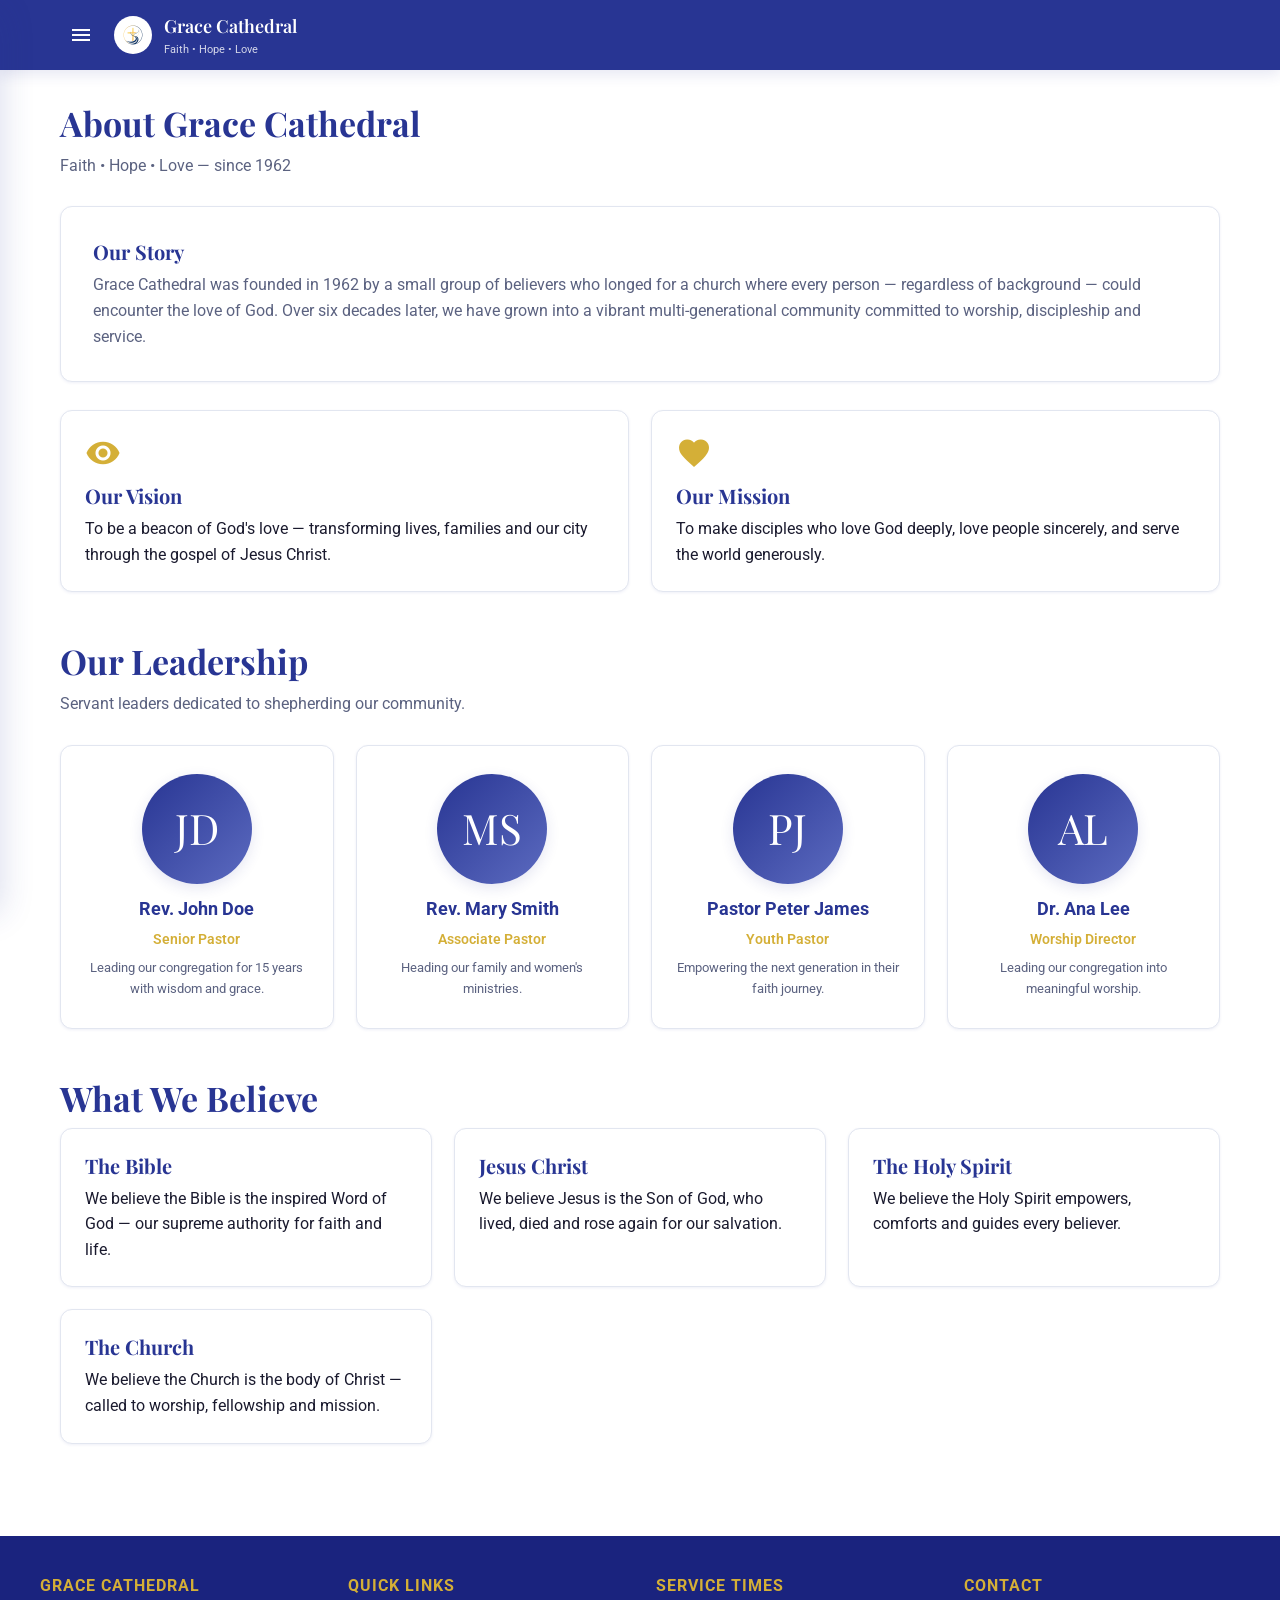
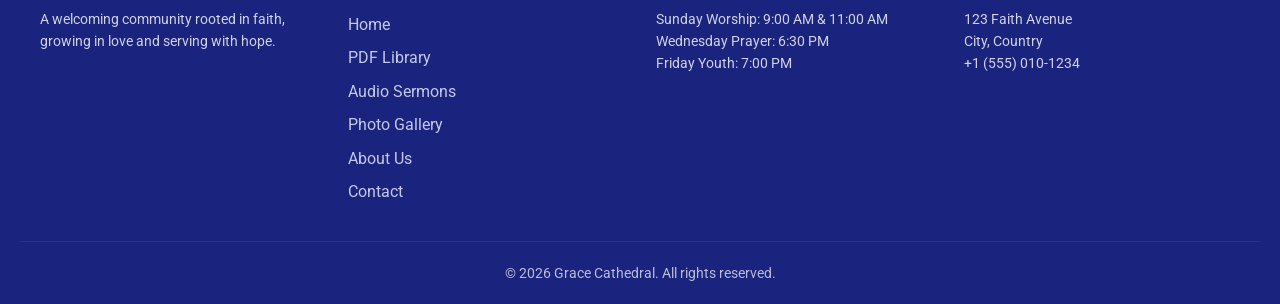
==== about.html @ 72e2f649 "first commit" ====
<!DOCTYPE html>
<html lang="en">
<head>
  <meta charset="UTF-8" />
  <meta name="viewport" content="width=device-width, initial-scale=1" />
  <meta name="theme-color" content="#283593" />
  <meta name="description" content="Learn about Grace Cathedral — our story, mission, vision and the leaders serving our community." />
  <title>About Us — Grace Cathedral</title>
  <link rel="icon" type="image/png" href="assets/church-logo.png" />
  <link href="https://fonts.googleapis.com/css2?family=Playfair+Display:wght@600;700&family=Roboto:wght@400;500;600;700&display=swap" rel="stylesheet">
  <link href="https://fonts.googleapis.com/icon?family=Material+Icons" rel="stylesheet">
  <link rel="stylesheet" href="css/styles.css" />
</head>
<body>
  <main class="container">
    <h1 class="section-title">About Grace Cathedral</h1>
    <p class="section-subtitle">Faith • Hope • Love — since 1962</p>

    <div class="card" style="padding:32px;margin-bottom:28px">
      <h3>Our Story</h3>
      <p style="margin-top:8px;color:var(--text-muted)">Grace Cathedral was founded in 1962 by a small group of believers who longed for a church where every person — regardless of background — could encounter the love of God. Over six decades later, we have grown into a vibrant multi-generational community committed to worship, discipleship and service.</p>
    </div>

    <div class="grid grid-2">
      <div class="card">
        <span class="material-icons icon">visibility</span>
        <h3>Our Vision</h3>
        <p>To be a beacon of God's love — transforming lives, families and our city through the gospel of Jesus Christ.</p>
      </div>
      <div class="card">
        <span class="material-icons icon">favorite</span>
        <h3>Our Mission</h3>
        <p>To make disciples who love God deeply, love people sincerely, and serve the world generously.</p>
      </div>
    </div>

    <h2 class="section-title" style="margin-top:48px">Our Leadership</h2>
    <p class="section-subtitle">Servant leaders dedicated to shepherding our community.</p>
    <div class="grid grid-4">
      <div class="card leader-card"><div class="avatar">JD</div><h3>Rev. John Doe</h3><p class="role">Senior Pastor</p><p style="font-size:13px;color:var(--text-muted)">Leading our congregation for 15 years with wisdom and grace.</p></div>
      <div class="card leader-card"><div class="avatar">MS</div><h3>Rev. Mary Smith</h3><p class="role">Associate Pastor</p><p style="font-size:13px;color:var(--text-muted)">Heading our family and women's ministries.</p></div>
      <div class="card leader-card"><div class="avatar">PJ</div><h3>Pastor Peter James</h3><p class="role">Youth Pastor</p><p style="font-size:13px;color:var(--text-muted)">Empowering the next generation in their faith journey.</p></div>
      <div class="card leader-card"><div class="avatar">AL</div><h3>Dr. Ana Lee</h3><p class="role">Worship Director</p><p style="font-size:13px;color:var(--text-muted)">Leading our congregation into meaningful worship.</p></div>
    </div>

    <h2 class="section-title" style="margin-top:48px">What We Believe</h2>
    <div class="grid grid-2">
      <div class="card"><h3>The Bible</h3><p>We believe the Bible is the inspired Word of God — our supreme authority for faith and life.</p></div>
      <div class="card"><h3>Jesus Christ</h3><p>We believe Jesus is the Son of God, who lived, died and rose again for our salvation.</p></div>
      <div class="card"><h3>The Holy Spirit</h3><p>We believe the Holy Spirit empowers, comforts and guides every believer.</p></div>
      <div class="card"><h3>The Church</h3><p>We believe the Church is the body of Christ — called to worship, fellowship and mission.</p></div>
    </div>
  </main>

  <script src="js/app.js"></script>
  <script>buildShell('about.html');</script>
</body>
</html>
---- css/styles.css ----
/* Grace Cathedral — Static Site
   Theme: Indigo-blue + Gold accents, Material Design inspired */

:root {
  --primary: #283593;        /* royal indigo blue */
  --primary-dark: #1a237e;
  --primary-light: #5c6bc0;
  --gold: #d4af37;
  --gold-light: #f1c40f;
  --bg: #ffffff;
  --surface: #f7f8fc;
  --surface-2: #eef1f8;
  --text: #1a1a2e;
  --text-muted: #5b6280;
  --border: #e2e6f0;
  --shadow-sm: 0 1px 3px rgba(40, 53, 147, 0.08);
  --shadow-md: 0 4px 14px rgba(40, 53, 147, 0.12);
  --shadow-lg: 0 12px 32px rgba(40, 53, 147, 0.18);
  --radius: 12px;
  --radius-lg: 20px;
  --transition: 0.25s ease;
}

[data-theme="dark"] {
  --bg: #0f1226;
  --surface: #181c3a;
  --surface-2: #222853;
  --text: #f0f2ff;
  --text-muted: #a4abd0;
  --border: #2a2f55;
}

* { box-sizing: border-box; margin: 0; padding: 0; }

html { scroll-behavior: smooth; }

body {
  font-family: 'Roboto', 'Segoe UI', system-ui, -apple-system, sans-serif;
  background: var(--bg);
  color: var(--text);
  line-height: 1.6;
  -webkit-font-smoothing: antialiased;
  transition: background var(--transition), color var(--transition);
}

h1, h2, h3, h4 {
  font-family: 'Playfair Display', Georgia, serif;
  font-weight: 700;
  line-height: 1.25;
  color: var(--text);
}

a { color: var(--primary); text-decoration: none; transition: color var(--transition); }
a:hover { color: var(--gold); }

img { max-width: 100%; display: block; }

/* ===== App Bar ===== */
.appbar {
  position: sticky; top: 0; z-index: 100;
  background: var(--primary);
  color: #fff;
  box-shadow: var(--shadow-md);
}
.appbar-inner {
  max-width: 1200px; margin: 0 auto;
  display: flex; align-items: center; gap: 12px;
  padding: 12px 20px;
}
.brand {
  display: flex; align-items: center; gap: 12px;
  color: #fff; font-weight: 600; font-size: 18px;
  font-family: 'Playfair Display', serif;
}
.brand img { width: 38px; height: 38px; border-radius: 50%; background: #fff; padding: 3px; }
.brand small { display: block; font-size: 11px; opacity: 0.8; font-weight: 400; font-family: 'Roboto', sans-serif; }
.spacer { flex: 1; }

.icon-btn {
  background: transparent; border: 0; color: #fff;
  width: 42px; height: 42px; border-radius: 50%;
  cursor: pointer; font-size: 22px;
  display: inline-flex; align-items: center; justify-content: center;
  transition: background var(--transition);
}
.icon-btn:hover { background: rgba(255,255,255,0.15); }

/* ===== Nav Drawer ===== */
.drawer-overlay {
  position: fixed; inset: 0; background: rgba(0,0,0,0.5);
  opacity: 0; pointer-events: none; transition: opacity var(--transition);
  z-index: 200;
}
.drawer-overlay.open { opacity: 1; pointer-events: auto; }
.drawer {
  position: fixed; top: 0; left: 0; bottom: 0;
  width: 280px; max-width: 80vw;
  background: var(--bg); color: var(--text);
  box-shadow: var(--shadow-lg);
  transform: translateX(-100%); transition: transform var(--transition);
  z-index: 201;
  display: flex; flex-direction: column;
}
.drawer.open { transform: translateX(0); }
.drawer-head {
  background: linear-gradient(135deg, var(--primary) 0%, var(--primary-light) 100%);
  color: #fff; padding: 24px 20px;
}
.drawer-head h3 { color: #fff; font-size: 20px; }
.drawer-head p { font-size: 13px; opacity: 0.85; }
.drawer-nav { padding: 12px 0; flex: 1; overflow-y: auto; }
.drawer-nav a {
  display: flex; align-items: center; gap: 14px;
  padding: 14px 20px; color: var(--text);
  border-left: 3px solid transparent;
  transition: background var(--transition), border-color var(--transition);
}
.drawer-nav a:hover { background: var(--surface); }
.drawer-nav a.active { background: var(--surface); border-left-color: var(--gold); color: var(--primary); font-weight: 600; }
.drawer-nav .material-icons { color: var(--primary); }

/* ===== Containers ===== */
.container { max-width: 1200px; margin: 0 auto; padding: 32px 20px; }
.section-title {
  font-size: clamp(24px, 4vw, 34px);
  margin-bottom: 8px; color: var(--primary);
}
.section-subtitle { color: var(--text-muted); margin-bottom: 28px; font-size: 16px; }

/* ===== Hero ===== */
.hero {
  position: relative; min-height: 68vh;
  display: flex; align-items: center; justify-content: center;
  text-align: center; color: #fff;
  background: linear-gradient(135deg, rgba(26,35,126,0.85), rgba(40,53,147,0.75)),
              url('../assets/hero-church.jpg') center/cover no-repeat;
  padding: 60px 20px;
}
.hero-inner { max-width: 800px; }
.hero h1 {
  font-size: clamp(34px, 6vw, 56px);
  color: #fff; margin-bottom: 16px;
  text-shadow: 0 2px 14px rgba(0,0,0,0.3);
}
.hero p { font-size: clamp(16px, 2.2vw, 20px); opacity: 0.95; margin-bottom: 28px; }
.hero .tag { display: inline-block; color: var(--gold); font-weight: 600; letter-spacing: 2px; margin-bottom: 16px; text-transform: uppercase; font-size: 13px; }

.btn {
  display: inline-flex; align-items: center; gap: 8px;
  padding: 14px 28px; border-radius: 50px;
  font-weight: 600; font-size: 15px;
  cursor: pointer; border: 0;
  transition: transform var(--transition), box-shadow var(--transition);
  text-decoration: none;
}
.btn:hover { transform: translateY(-2px); box-shadow: var(--shadow-lg); }
.btn-primary { background: var(--gold); color: #1a1a2e; }
.btn-primary:hover { color: #1a1a2e; background: var(--gold-light); }
.btn-outline { background: transparent; color: #fff; border: 2px solid #fff; }
.btn-outline:hover { background: #fff; color: var(--primary); }
.btn-group { display: flex; gap: 14px; justify-content: center; flex-wrap: wrap; }

/* ===== Cards ===== */
.grid { display: grid; gap: 22px; }
.grid-2 { grid-template-columns: repeat(auto-fit, minmax(280px, 1fr)); }
.grid-3 { grid-template-columns: repeat(auto-fit, minmax(260px, 1fr)); }
.grid-4 { grid-template-columns: repeat(auto-fit, minmax(220px, 1fr)); }

.card {
  background: var(--bg);
  border: 1px solid var(--border);
  border-radius: var(--radius);
  padding: 24px;
  box-shadow: var(--shadow-sm);
  transition: transform var(--transition), box-shadow var(--transition);
}
.card:hover { transform: translateY(-4px); box-shadow: var(--shadow-md); }
.card h3 { color: var(--primary); margin-bottom: 8px; font-size: 20px; }
.card .icon { font-size: 36px; color: var(--gold); margin-bottom: 12px; }

.feature-card {
  text-align: center; padding: 32px 22px;
  background: linear-gradient(180deg, var(--surface) 0%, var(--bg) 100%);
}

/* Scripture banner */
.scripture {
  background: linear-gradient(135deg, var(--primary) 0%, var(--primary-light) 100%);
  color: #fff;
  padding: 40px 28px;
  border-radius: var(--radius-lg);
  margin: 28px 0;
  text-align: center;
  box-shadow: var(--shadow-md);
}
.scripture .quote { font-family: 'Playfair Display', serif; font-size: clamp(20px, 3vw, 26px); font-style: italic; margin-bottom: 12px; }
.scripture .ref { color: var(--gold); font-weight: 600; letter-spacing: 1px; }

/* ===== Footer ===== */
footer {
  background: var(--primary-dark); color: #fff;
  padding: 40px 20px 20px; margin-top: 60px;
}
footer .footer-inner { max-width: 1200px; margin: 0 auto; display: grid; grid-template-columns: repeat(auto-fit, minmax(220px, 1fr)); gap: 32px; }
footer h4 { color: var(--gold); margin-bottom: 12px; font-size: 16px; font-family: 'Roboto', sans-serif; text-transform: uppercase; letter-spacing: 1px; }
footer a { color: #c5cae9; display: block; padding: 4px 0; }
footer a:hover { color: var(--gold); }
.copyright { text-align: center; margin-top: 32px; padding-top: 20px; border-top: 1px solid rgba(255,255,255,0.1); opacity: 0.7; font-size: 14px; }

/* ===== Gallery ===== */
.gallery-filters { display: flex; gap: 10px; flex-wrap: wrap; margin-bottom: 24px; }
.chip {
  padding: 8px 18px; border-radius: 50px;
  background: var(--surface); color: var(--text);
  border: 1px solid var(--border); cursor: pointer;
  transition: all var(--transition); font-size: 14px;
}
.chip.active, .chip:hover { background: var(--primary); color: #fff; border-color: var(--primary); }

.gallery { display: grid; grid-template-columns: repeat(auto-fill, minmax(220px, 1fr)); gap: 14px; }
.gallery img { width: 100%; height: 220px; object-fit: cover; border-radius: var(--radius); cursor: pointer; transition: transform var(--transition); box-shadow: var(--shadow-sm); }
.gallery img:hover { transform: scale(1.03); box-shadow: var(--shadow-md); }

/* Lightbox */
.lightbox {
  position: fixed; inset: 0; background: rgba(0,0,0,0.92);
  display: none; align-items: center; justify-content: center;
  z-index: 300; padding: 20px;
}
.lightbox.open { display: flex; }
.lightbox img { max-width: 90vw; max-height: 85vh; border-radius: 8px; box-shadow: 0 10px 40px rgba(0,0,0,0.5); }
.lightbox .lb-close, .lightbox .lb-prev, .lightbox .lb-next {
  position: absolute; background: rgba(255,255,255,0.15); color: #fff;
  border: 0; width: 50px; height: 50px; border-radius: 50%;
  font-size: 24px; cursor: pointer; display: flex; align-items: center; justify-content: center;
  transition: background var(--transition);
}
.lightbox .lb-close:hover, .lightbox .lb-prev:hover, .lightbox .lb-next:hover { background: rgba(255,255,255,0.3); }
.lightbox .lb-close { top: 24px; right: 24px; }
.lightbox .lb-prev { left: 24px; top: 50%; transform: translateY(-50%); }
.lightbox .lb-next { right: 24px; top: 50%; transform: translateY(-50%); }
.lightbox .lb-caption { position: absolute; bottom: 30px; left: 50%; transform: translateX(-50%); color: #fff; background: rgba(0,0,0,0.5); padding: 8px 18px; border-radius: 50px; font-size: 14px; }

/* ===== Audio Player ===== */
.audio-item {
  display: flex; gap: 16px; align-items: center;
  background: var(--bg); border: 1px solid var(--border);
  border-radius: var(--radius); padding: 18px;
  margin-bottom: 14px; box-shadow: var(--shadow-sm);
}
.audio-item .meta { flex: 1; }
.audio-item .meta h4 { color: var(--primary); margin-bottom: 4px; font-size: 17px; font-family: 'Roboto', sans-serif; }
.audio-item .meta p { color: var(--text-muted); font-size: 13px; }
.audio-item .play-btn {
  width: 52px; height: 52px; border-radius: 50%;
  background: var(--primary); color: #fff; border: 0;
  font-size: 24px; cursor: pointer; display: flex; align-items: center; justify-content: center;
  transition: all var(--transition);
}
.audio-item .play-btn:hover { background: var(--gold); color: #1a1a2e; }

.player-bar {
  position: fixed; bottom: 0; left: 0; right: 0;
  background: var(--bg); border-top: 1px solid var(--border);
  box-shadow: 0 -4px 20px rgba(0,0,0,0.08);
  padding: 14px 20px; z-index: 90;
  display: none; gap: 16px; align-items: center;
}
.player-bar.active { display: flex; }
.player-bar .info { flex: 1; min-width: 0; }
.player-bar .info strong { display: block; color: var(--primary); white-space: nowrap; overflow: hidden; text-overflow: ellipsis; }
.player-bar .info span { font-size: 12px; color: var(--text-muted); }
.player-bar .controls { display: flex; gap: 6px; align-items: center; }
.player-bar button { background: var(--surface); border: 0; width: 38px; height: 38px; border-radius: 50%; cursor: pointer; color: var(--primary); }
.player-bar button.main { background: var(--primary); color: #fff; width: 46px; height: 46px; font-size: 20px; }
.player-bar input[type="range"] { width: 120px; accent-color: var(--primary); }
.player-bar select { background: var(--surface); border: 1px solid var(--border); border-radius: 8px; padding: 6px 8px; color: var(--text); font-size: 13px; }
.progress-row { display: flex; gap: 10px; align-items: center; font-size: 12px; color: var(--text-muted); flex: 2; min-width: 200px; }
.progress-row input { flex: 1; }

/* ===== Forms ===== */
form { display: grid; gap: 14px; max-width: 600px; }
input, textarea, select {
  font: inherit; padding: 12px 16px; border-radius: 10px;
  border: 1px solid var(--border); background: var(--bg); color: var(--text);
  transition: border-color var(--transition);
}
input:focus, textarea:focus, select:focus { outline: none; border-color: var(--primary); }
label { font-weight: 600; font-size: 14px; color: var(--text); }
textarea { min-height: 120px; resize: vertical; }

/* About */
.leader-card { text-align: center; padding: 28px 20px; }
.leader-card .avatar {
  width: 110px; height: 110px; border-radius: 50%; margin: 0 auto 14px;
  background: linear-gradient(135deg, var(--primary), var(--primary-light));
  display: flex; align-items: center; justify-content: center;
  color: #fff; font-size: 42px; font-family: 'Playfair Display', serif;
  box-shadow: var(--shadow-md);
}
.leader-card h3 { font-size: 18px; font-family: 'Roboto', sans-serif; }
.leader-card .role { color: var(--gold); font-weight: 600; font-size: 14px; margin-bottom: 8px; }

/* PDF list */
.pdf-list .pdf-item {
  display: flex; gap: 14px; align-items: center;
  background: var(--bg); border: 1px solid var(--border);
  border-radius: var(--radius); padding: 18px;
  margin-bottom: 12px; transition: all var(--transition);
}
.pdf-list .pdf-item:hover { box-shadow: var(--shadow-md); border-color: var(--primary-light); }
.pdf-list .pdf-icon { font-size: 38px; color: var(--gold); }
.pdf-list .pdf-meta { flex: 1; }
.pdf-list .pdf-meta h4 { color: var(--primary); font-family: 'Roboto', sans-serif; font-size: 17px; }
.pdf-list .pdf-meta p { font-size: 13px; color: var(--text-muted); }

/* Toast */
.toast {
  position: fixed; bottom: 80px; left: 50%; transform: translateX(-50%) translateY(20px);
  background: var(--text); color: var(--bg);
  padding: 12px 22px; border-radius: 50px;
  box-shadow: var(--shadow-lg); z-index: 400;
  opacity: 0; transition: all 0.3s ease;
  font-size: 14px;
}
.toast.show { opacity: 1; transform: translateX(-50%) translateY(0); }

/* Responsive */
@media (max-width: 600px) {
  .container { padding: 24px 16px; }
  .hero { min-height: 56vh; }
  .player-bar { flex-wrap: wrap; padding: 10px; }
  .player-bar input[type="range"] { width: 80px; }
  .gallery img { height: 160px; }
}
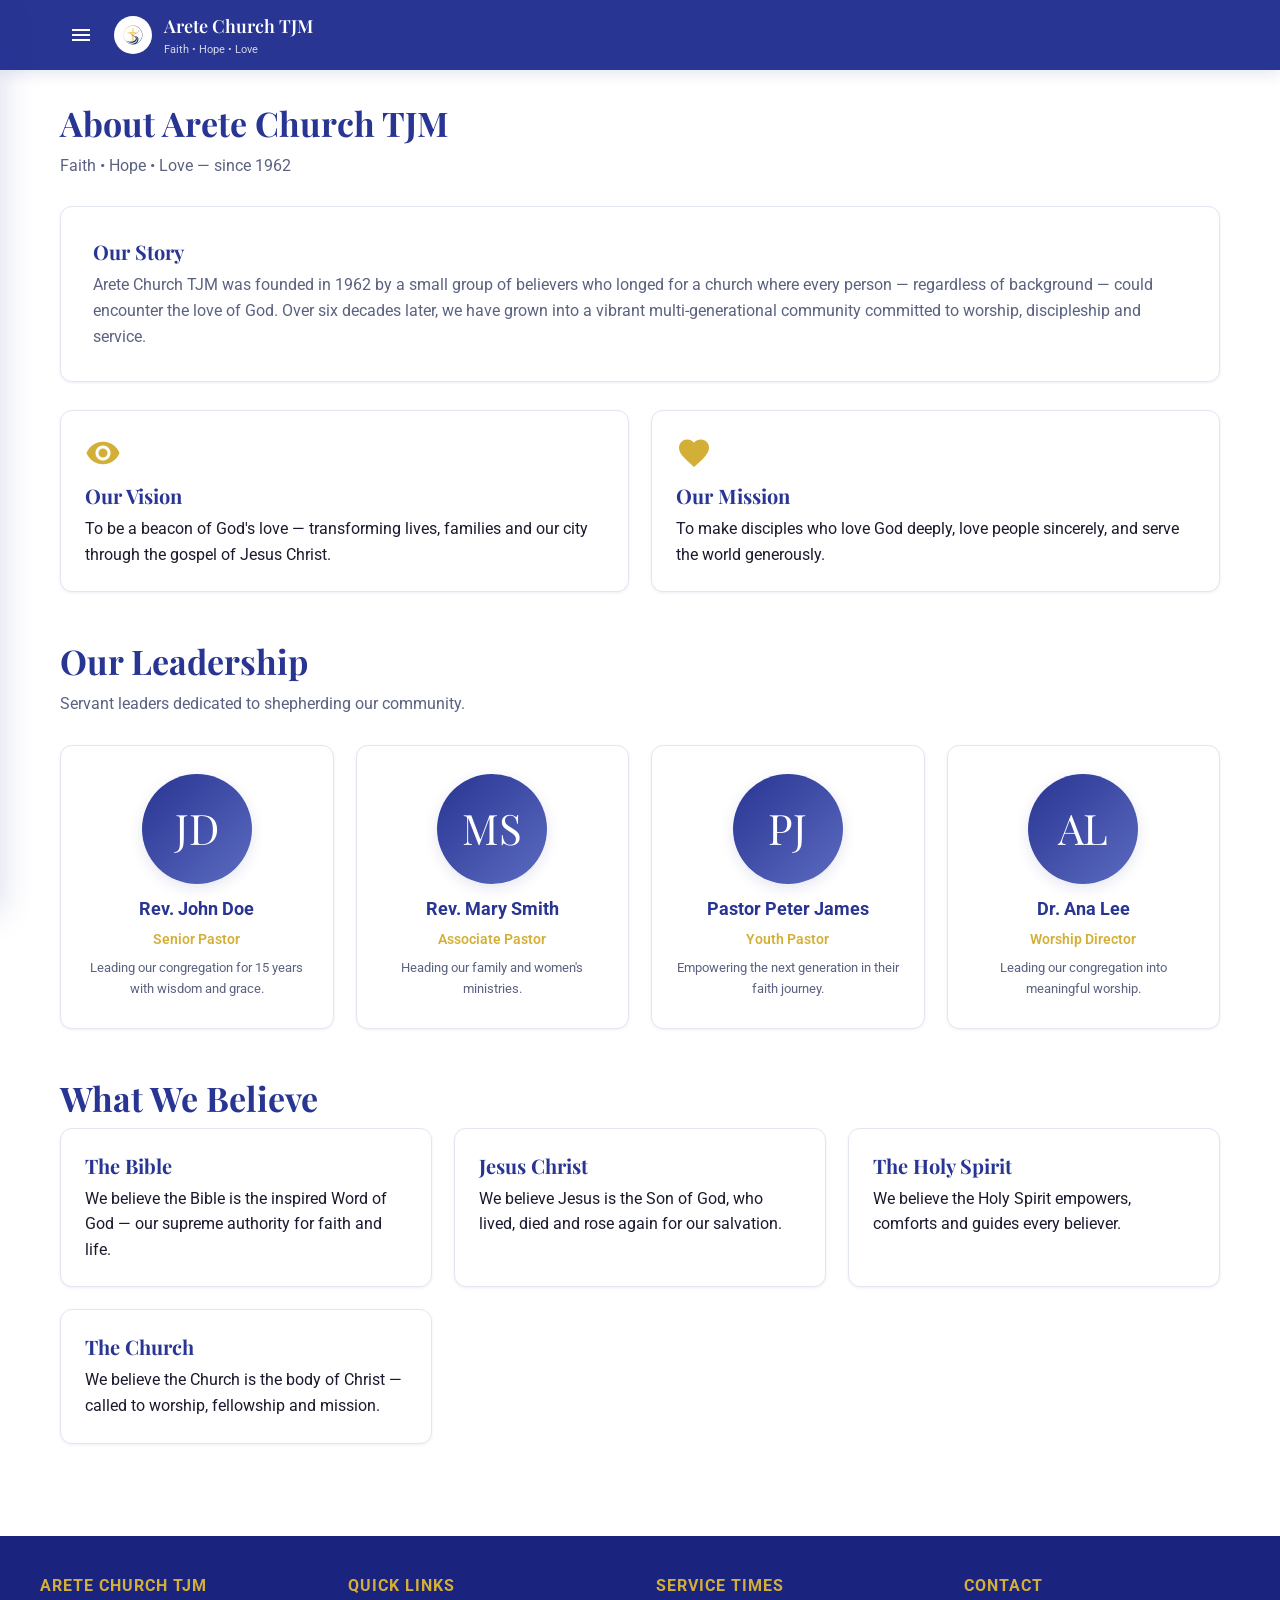
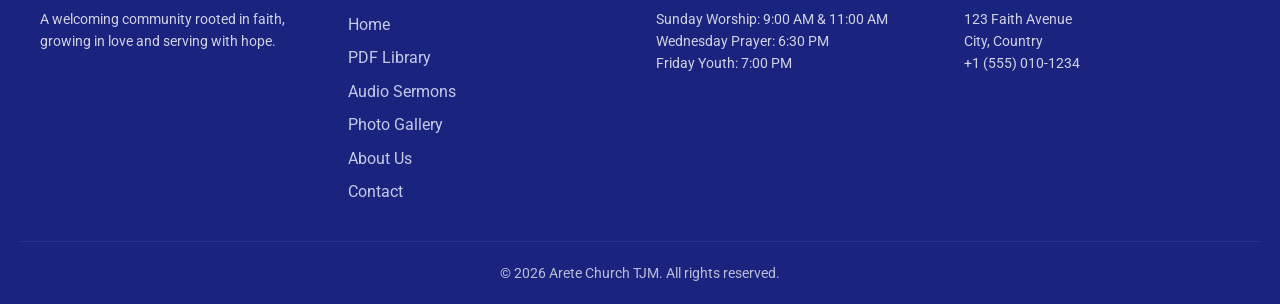
==== commit 35489d3b: "Change Grace to Arete" ====
--- a/about.html
+++ b/about.html
@@ -4,8 +4,8 @@
   <meta charset="UTF-8" />
   <meta name="viewport" content="width=device-width, initial-scale=1" />
   <meta name="theme-color" content="#283593" />
-  <meta name="description" content="Learn about Grace Cathedral — our story, mission, vision and the leaders serving our community." />
-  <title>About Us — Grace Cathedral</title>
+  <meta name="description" content="Learn about Arete Church TJM — our story, mission, vision and the leaders serving our community." />
+  <title>About Us — Arete Church TJM</title>
   <link rel="icon" type="image/png" href="assets/church-logo.png" />
   <link href="https://fonts.googleapis.com/css2?family=Playfair+Display:wght@600;700&family=Roboto:wght@400;500;600;700&display=swap" rel="stylesheet">
   <link href="https://fonts.googleapis.com/icon?family=Material+Icons" rel="stylesheet">
@@ -13,12 +13,12 @@
 </head>
 <body>
   <main class="container">
-    <h1 class="section-title">About Grace Cathedral</h1>
+    <h1 class="section-title">About Arete Church TJM</h1>
     <p class="section-subtitle">Faith • Hope • Love — since 1962</p>
 
     <div class="card" style="padding:32px;margin-bottom:28px">
       <h3>Our Story</h3>
-      <p style="margin-top:8px;color:var(--text-muted)">Grace Cathedral was founded in 1962 by a small group of believers who longed for a church where every person — regardless of background — could encounter the love of God. Over six decades later, we have grown into a vibrant multi-generational community committed to worship, discipleship and service.</p>
+      <p style="margin-top:8px;color:var(--text-muted)">Arete Church TJM was founded in 1962 by a small group of believers who longed for a church where every person — regardless of background — could encounter the love of God. Over six decades later, we have grown into a vibrant multi-generational community committed to worship, discipleship and service.</p>
     </div>
 
     <div class="grid grid-2">
--- a/css/styles.css
+++ b/css/styles.css
@@ -1,4 +1,4 @@
-/* Grace Cathedral — Static Site
+/* Arete Church TJM — Static Site
    Theme: Indigo-blue + Gold accents, Material Design inspired */
 
 :root {
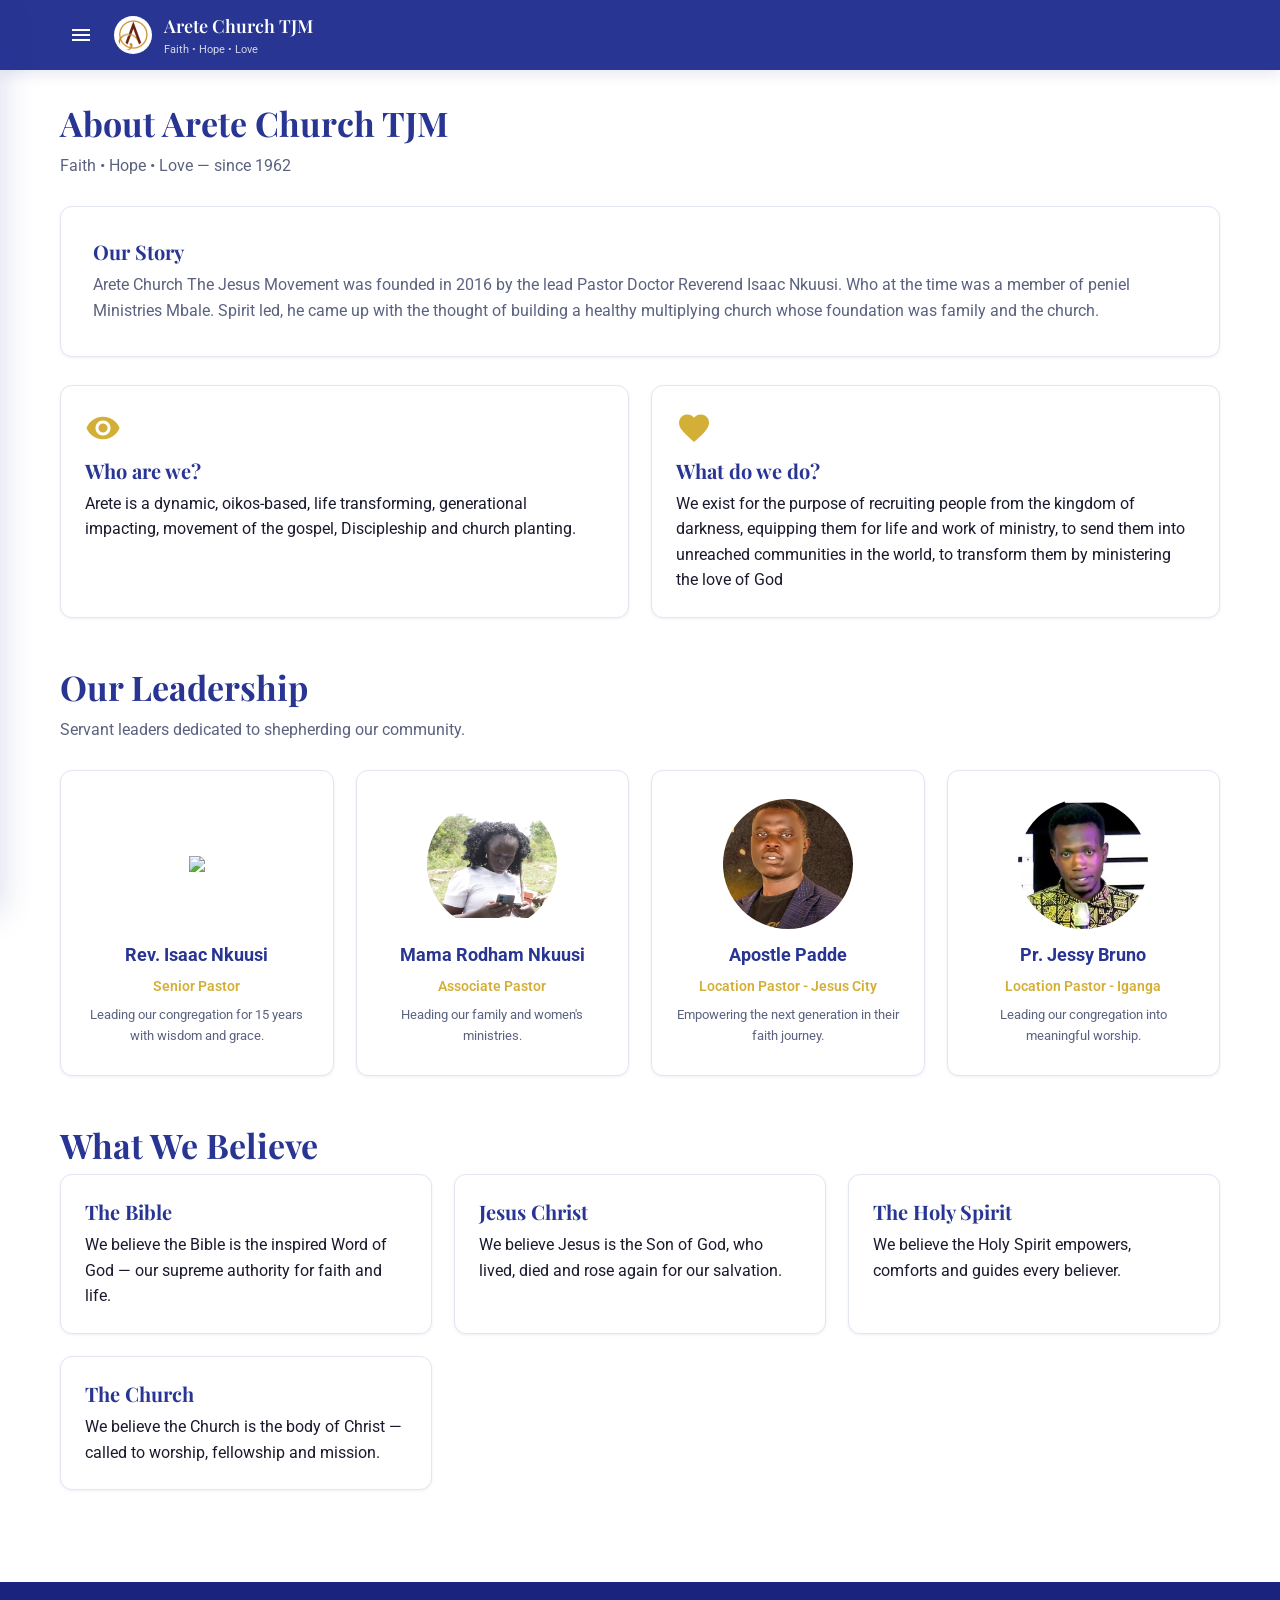
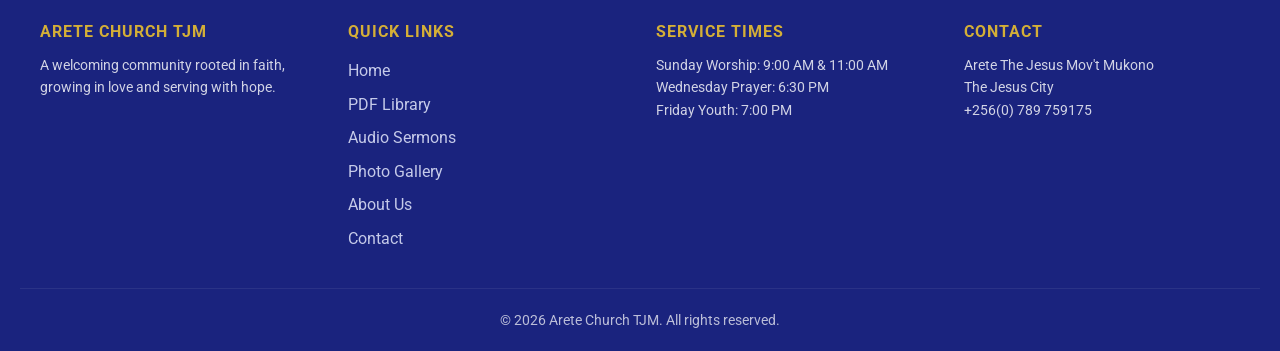
==== commit 5cb4e3a2: "Add all latest changes" ====
--- a/about.html
+++ b/about.html
@@ -18,29 +18,31 @@
 
     <div class="card" style="padding:32px;margin-bottom:28px">
       <h3>Our Story</h3>
-      <p style="margin-top:8px;color:var(--text-muted)">Arete Church TJM was founded in 1962 by a small group of believers who longed for a church where every person — regardless of background — could encounter the love of God. Over six decades later, we have grown into a vibrant multi-generational community committed to worship, discipleship and service.</p>
+      <p style="margin-top:8px;color:var(--text-muted)">Arete Church The Jesus Movement was founded in 2016 by the lead Pastor Doctor Reverend Isaac Nkuusi. Who at the time was a member of peniel Ministries Mbale. Spirit led, he 
+        came up with the thought of building  a healthy multiplying church whose foundation was family and the church.
+      </p>
     </div>
 
     <div class="grid grid-2">
       <div class="card">
         <span class="material-icons icon">visibility</span>
-        <h3>Our Vision</h3>
-        <p>To be a beacon of God's love — transforming lives, families and our city through the gospel of Jesus Christ.</p>
+        <h3>Who are we?</h3>
+        <p>Arete is a  dynamic, oikos-based, life transforming,  generational impacting, movement of the gospel, Discipleship and church planting.</p>
       </div>
       <div class="card">
         <span class="material-icons icon">favorite</span>
-        <h3>Our Mission</h3>
-        <p>To make disciples who love God deeply, love people sincerely, and serve the world generously.</p>
+        <h3>What do we do?</h3>
+        <p>We exist for the purpose of recruiting people from the kingdom of darkness,  equipping them for life and work of ministry, to send them into unreached communities in the world, to transform them by ministering the love of God</p>
       </div>
     </div>
 
     <h2 class="section-title" style="margin-top:48px">Our Leadership</h2>
     <p class="section-subtitle">Servant leaders dedicated to shepherding our community.</p>
     <div class="grid grid-4">
-      <div class="card leader-card"><div class="avatar">JD</div><h3>Rev. John Doe</h3><p class="role">Senior Pastor</p><p style="font-size:13px;color:var(--text-muted)">Leading our congregation for 15 years with wisdom and grace.</p></div>
-      <div class="card leader-card"><div class="avatar">MS</div><h3>Rev. Mary Smith</h3><p class="role">Associate Pastor</p><p style="font-size:13px;color:var(--text-muted)">Heading our family and women's ministries.</p></div>
-      <div class="card leader-card"><div class="avatar">PJ</div><h3>Pastor Peter James</h3><p class="role">Youth Pastor</p><p style="font-size:13px;color:var(--text-muted)">Empowering the next generation in their faith journey.</p></div>
-      <div class="card leader-card"><div class="avatar">AL</div><h3>Dr. Ana Lee</h3><p class="role">Worship Director</p><p style="font-size:13px;color:var(--text-muted)">Leading our congregation into meaningful worship.</p></div>
+      <div class="card leader-card"><div class="avatar"><img src="assets/gallery-12.JPG" ></div><h3>Rev. Isaac Nkuusi</h3><p class="role">Senior Pastor</p><p style="font-size:13px;color:var(--text-muted)">Leading our congregation for 15 years with wisdom and grace.</p></div>
+      <div class="card leader-card"><div class="avatar"><img src="assets/gallery-16.JPG" ></div><h3>Mama Rodham Nkuusi</h3><p class="role">Associate Pastor</p><p style="font-size:13px;color:var(--text-muted)">Heading our family and women's ministries.</p></div>
+      <div class="card leader-card"><div class="avatar"><img src="assets/gallery-17.JPG" ></div><h3>Apostle Padde</h3><p class="role">Location Pastor - Jesus City</p><p style="font-size:13px;color:var(--text-muted)">Empowering the next generation in their faith journey.</p></div>
+      <div class="card leader-card"><div class="avatar"><img src="assets/gallery-18.JPG" ></div><h3>Pr. Jessy Bruno</h3><p class="role">Location Pastor - Iganga</p><p style="font-size:13px;color:var(--text-muted)">Leading our congregation into meaningful worship.</p></div>
     </div>
 
     <h2 class="section-title" style="margin-top:48px">What We Believe</h2>
--- a/css/styles.css
+++ b/css/styles.css
@@ -132,7 +132,7 @@
   position: relative; min-height: 68vh;
   display: flex; align-items: center; justify-content: center;
   text-align: center; color: #fff;
-  background: linear-gradient(135deg, rgba(26,35,126,0.85), rgba(40,53,147,0.75)),
+  background: linear-gradient(135deg, rgba(0, 0, 0, 0.85), rgba(40,53,147,0.75)),
               url('../assets/hero-church.jpg') center/cover no-repeat;
   padding: 60px 20px;
 }
@@ -292,11 +292,14 @@
 /* About */
 .leader-card { text-align: center; padding: 28px 20px; }
 .leader-card .avatar {
-  width: 110px; height: 110px; border-radius: 50%; margin: 0 auto 14px;
-  background: linear-gradient(135deg, var(--primary), var(--primary-light));
-  display: flex; align-items: center; justify-content: center;
-  color: #fff; font-size: 42px; font-family: 'Playfair Display', serif;
-  box-shadow: var(--shadow-md);
+    width: 130px;            /* Set width to match your blue circles */
+    height: 130px;           /* Height must match width perfectly */
+    border-radius: 50%;      /* This rounds the square container into a circle */
+    overflow: hidden;        /* Clips the image edges so it stays round */
+    margin: 0 auto 15px;     /* Centers the circle and pushes text down */
+    display: flex;           /* Flexbox layout to aid in internal centering */
+    justify-content: center;
+    align-items: center;
 }
 .leader-card h3 { font-size: 18px; font-family: 'Roboto', sans-serif; }
 .leader-card .role { color: var(--gold); font-weight: 600; font-size: 14px; margin-bottom: 8px; }
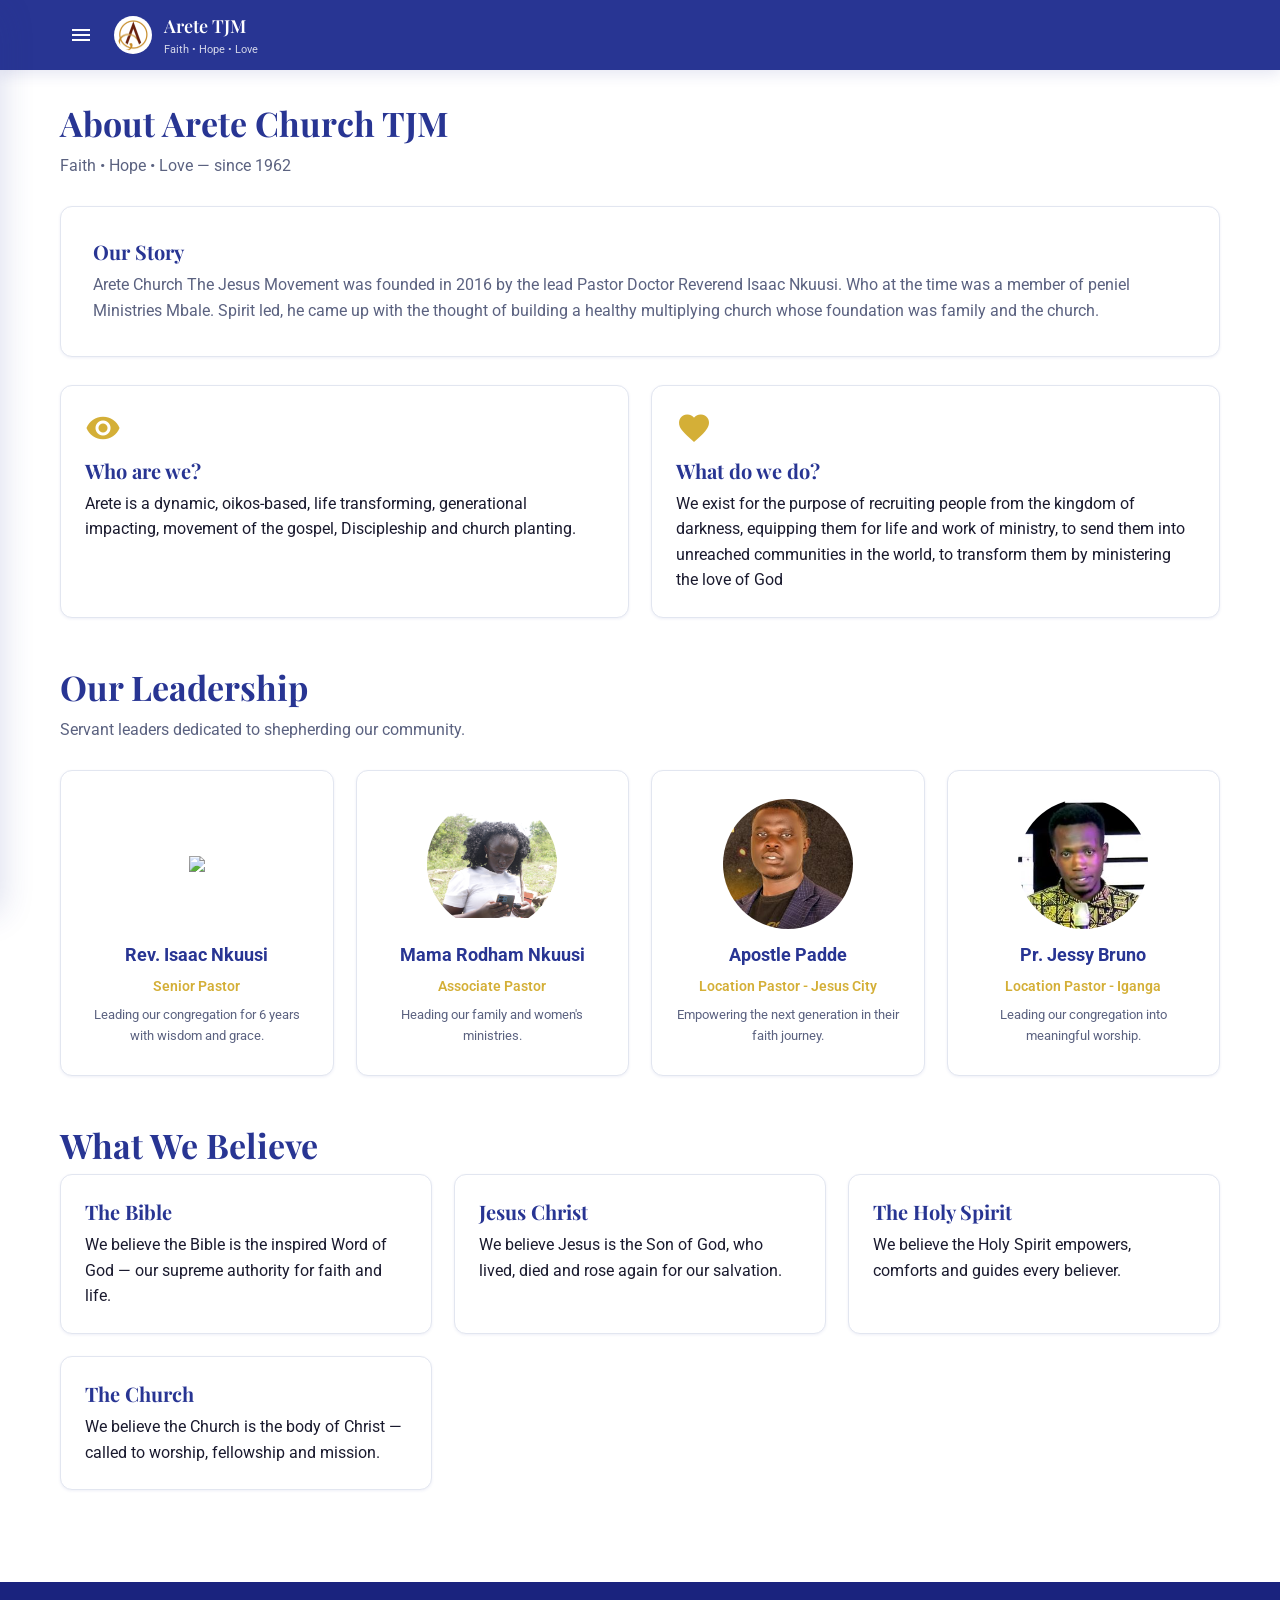
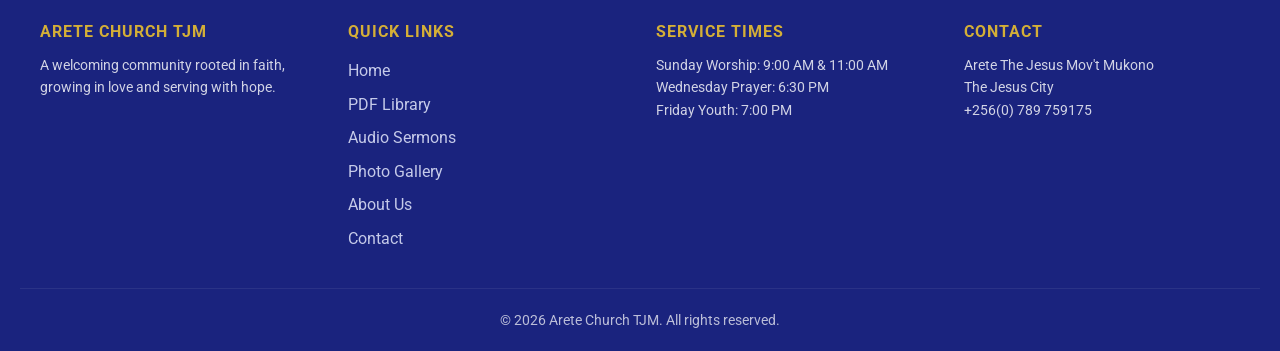
==== commit 6e0d9a51: "Correct Rev. Isaac Nkuusi's leadership duration Updated the tenure of Rev. Isaac Nkuusi from 15 year" ====
--- a/about.html
+++ b/about.html
@@ -39,7 +39,7 @@
     <h2 class="section-title" style="margin-top:48px">Our Leadership</h2>
     <p class="section-subtitle">Servant leaders dedicated to shepherding our community.</p>
     <div class="grid grid-4">
-      <div class="card leader-card"><div class="avatar"><img src="assets/gallery-12.JPG" ></div><h3>Rev. Isaac Nkuusi</h3><p class="role">Senior Pastor</p><p style="font-size:13px;color:var(--text-muted)">Leading our congregation for 15 years with wisdom and grace.</p></div>
+      <div class="card leader-card"><div class="avatar"><img src="assets/gallery-12.JPG" ></div><h3>Rev. Isaac Nkuusi</h3><p class="role">Senior Pastor</p><p style="font-size:13px;color:var(--text-muted)">Leading our congregation for 6 years with wisdom and grace.</p></div>
       <div class="card leader-card"><div class="avatar"><img src="assets/gallery-16.JPG" ></div><h3>Mama Rodham Nkuusi</h3><p class="role">Associate Pastor</p><p style="font-size:13px;color:var(--text-muted)">Heading our family and women's ministries.</p></div>
       <div class="card leader-card"><div class="avatar"><img src="assets/gallery-17.JPG" ></div><h3>Apostle Padde</h3><p class="role">Location Pastor - Jesus City</p><p style="font-size:13px;color:var(--text-muted)">Empowering the next generation in their faith journey.</p></div>
       <div class="card leader-card"><div class="avatar"><img src="assets/gallery-18.JPG" ></div><h3>Pr. Jessy Bruno</h3><p class="role">Location Pastor - Iganga</p><p style="font-size:13px;color:var(--text-muted)">Leading our congregation into meaningful worship.</p></div>
